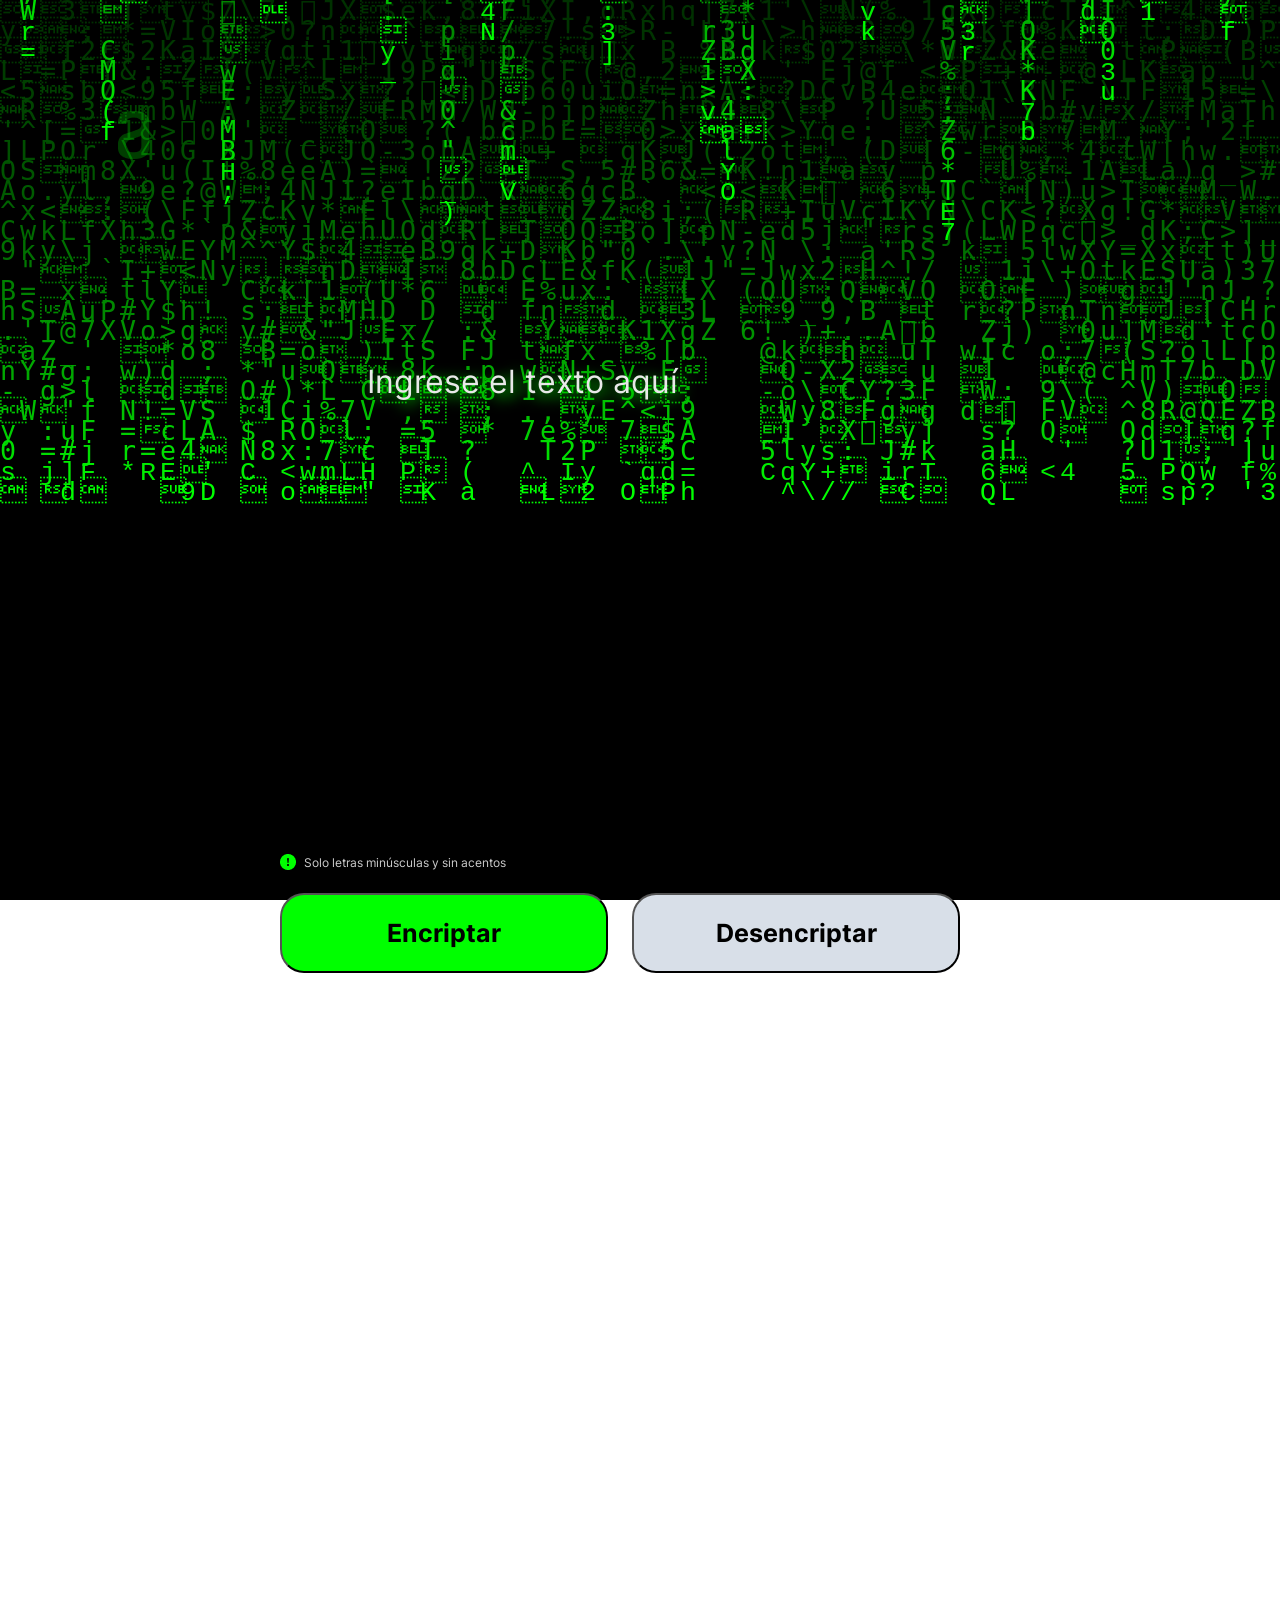
==== docs/index.html @ 094f04be "Cambie de nombre la carpeta origen de root a docs para github pages" ====
<!DOCTYPE html>
<html>
    <head>
        <meta charset="UTF-8">
         <title>Encriptador</title>
        <link rel="stylesheet" href="reset.css">
        <link rel="stylesheet" href="style.css">
    </head>

    <body id="hacker">
        
        <div id="elemento">
            
            <img id="imagen-opaco" src="assets/Logo-negro.png">
            <img id="imagen" src="assets/Logo.png">

            <textarea id="mensaje">Ingrese el texto aquí</textarea>

            <canvas id="canvasMatrix" ></canvas>

        </div>

        <div class="inicio">
            
            <img id="imagencentro" src="assets/logo-centro.png">
        </div>

        <div class="acciones">

            <img id="informacion" src="assets/informacion.png">
            <p class="letra-pequena">Solo letras minúsculas y sin acentos</p>

            
        
        </div>
        
        <div class="botones">

            <button id="encriptador">Encriptar</button>
            <button id="desencriptador">Desencriptar</button>

        </div>
        <div class="texto-transformado">
            
        </div>
        
        <script src="scripts/matrix.js"></script>   
    </body>
    
    
</html>
---- docs/style.css ----
@font-face {
    font-family: 'Inter';
    src: url('fonts/Inter/Inter-VariableFont_slnt\,wght.ttf') format('truetype');
  }


  @keyframes mostrarse {
    from {
      opacity: 0;
    }
    to {
      opacity: 1;
    }
  }


  @keyframes aparecer {
    from {
      transform: translateY(-100%);
      opacity: 0;
    }
    to {
      transform: translateY(0);
      opacity: 1;
    }
  }


  @keyframes centrar {
    from {
      transform: scale(1);
      opacity: 1;
    }
    to {
      transform: scale(0);
      opacity: 0;
    }
  }


  @keyframes desaparecer {
    from {
      transform: scale(1);
      opacity: 1;
    }
    to {
      transform: scale(0);
      opacity: 0;
    }
  }

#hacker
{
    
    width: 100%;
    height: 100%;
    position: fixed;
    
      
      
}



#imagencentro{
  position: absolute;
  width: auto;
  height: auto;

}

#elemento{
    width: 100%;
    height: 100%;
    background: url(#canvasMatrix);
    position: relative;
}

#elemento img{

  

    display: flex;
    flex-direction: column;
    align-items: flex-start;
    padding: 0px;
    gap: 40px;

    position: absolute;
    width: 120px;
    height: 48px;
    left: 74px;
    top: 111px;
}

#imagen-opaco{
  
  animation: aparecer 1.3s ease-in-out forwards;
}

#imagen{

    

    display: none;
    transition: opacity 5s ease-in;
    opacity: 0;
}



  #imagen.show {
    display: block;
    opacity: 1;
  }

 





#mensaje {

  opacity: 0;
  transform: translateY(-100%);
  animation: aparecer 1.3s ease-in-out forwards;
  

    text-shadow: 4px 4px 15px #00FF00; 
    border: 2px solid transparent;
    font-size: 16px;
    padding: 5px;
    background-color: transparent;
    min-height: 50px;
    resize: none;
    width: 100%;

    position: absolute;
    width: 600px;
    height: 450px;
    left: 360px;
    top: 351px;

    font-family: 'Inter';
    font-style: normal;
    font-weight: 400;
    font-size: 32px;
    line-height: 150%;


color: #E8E8E8;
text-shadow: #00FF00;
  }
  
  #mensaje:focus {
    outline: none;
  }
  
  .inicio{
    width: 100%;
      height: 100%;
    
  }
  
  
  
  .inicio img{
    position: static;
    top: 38%;
    left: 32%;
    transform: scale(0);
    opacity: 0;
    animation: aparecer 0.5s ease-in-out forwards, desaparecer 1.5s ease-in-out 0.5s forwards;
  }



  .acciones{
    
    
    opacity: 0;
    animation: mostrarse 5s ease-in-out 2S forwards;

    display: flex;
    flex-direction: row;
    align-items: flex-start;
    padding: 0px;
    gap: 8px;

    position: absolute;
    width: 680px;
    height: 77px;
    left: 280px;
    top: 854px;
  }


  .acciones img{
    width: 16px;
    height: 16px;
    
    float: left;
  }

  .acciones p{
    /* Solo letras minúsculas y sin acentos */


    

    font-family: 'Inter';
    font-style: normal;
    font-weight: 400;
    font-size: 12px;
    line-height: 150%;
    /* identical to box height, or 18px */


    color: #FFFFFF;

    opacity: 0.8;
  }

  .botones{
    opacity: 0;
    animation: mostrarse 5s ease-in-out 2S forwards;


    display: flex;
    flex-direction: row;
    align-items: flex-start;
    padding: 0px;
    gap: 24px;

    position: absolute;
    width: 680px;
    height: 77px;
    left: 280px;
    top: 893px;

  }
    #encriptador{
        /* Auto layout */

        display: inline;
        font-size: 25px;
        font-family: 'Inter';
        font-weight: bold;
        width: 328px;
        height: 80px;
        color: black;
        background: #00FF00;
        border-radius: 24px;
    }

    #desencriptador
    {

        /* Auto layout */

        display: inline;
        font-size: 25px;
        font-family: 'Inter';
        font-weight: bold;
        width: 328px;
        height: 80px;

        /* Light gray */
        color: black;
        background: #D8DFE8;
        border-radius: 24px;

       
    }

    #canvasMatrix {
    width: 100%;
    height: 100%;
    }
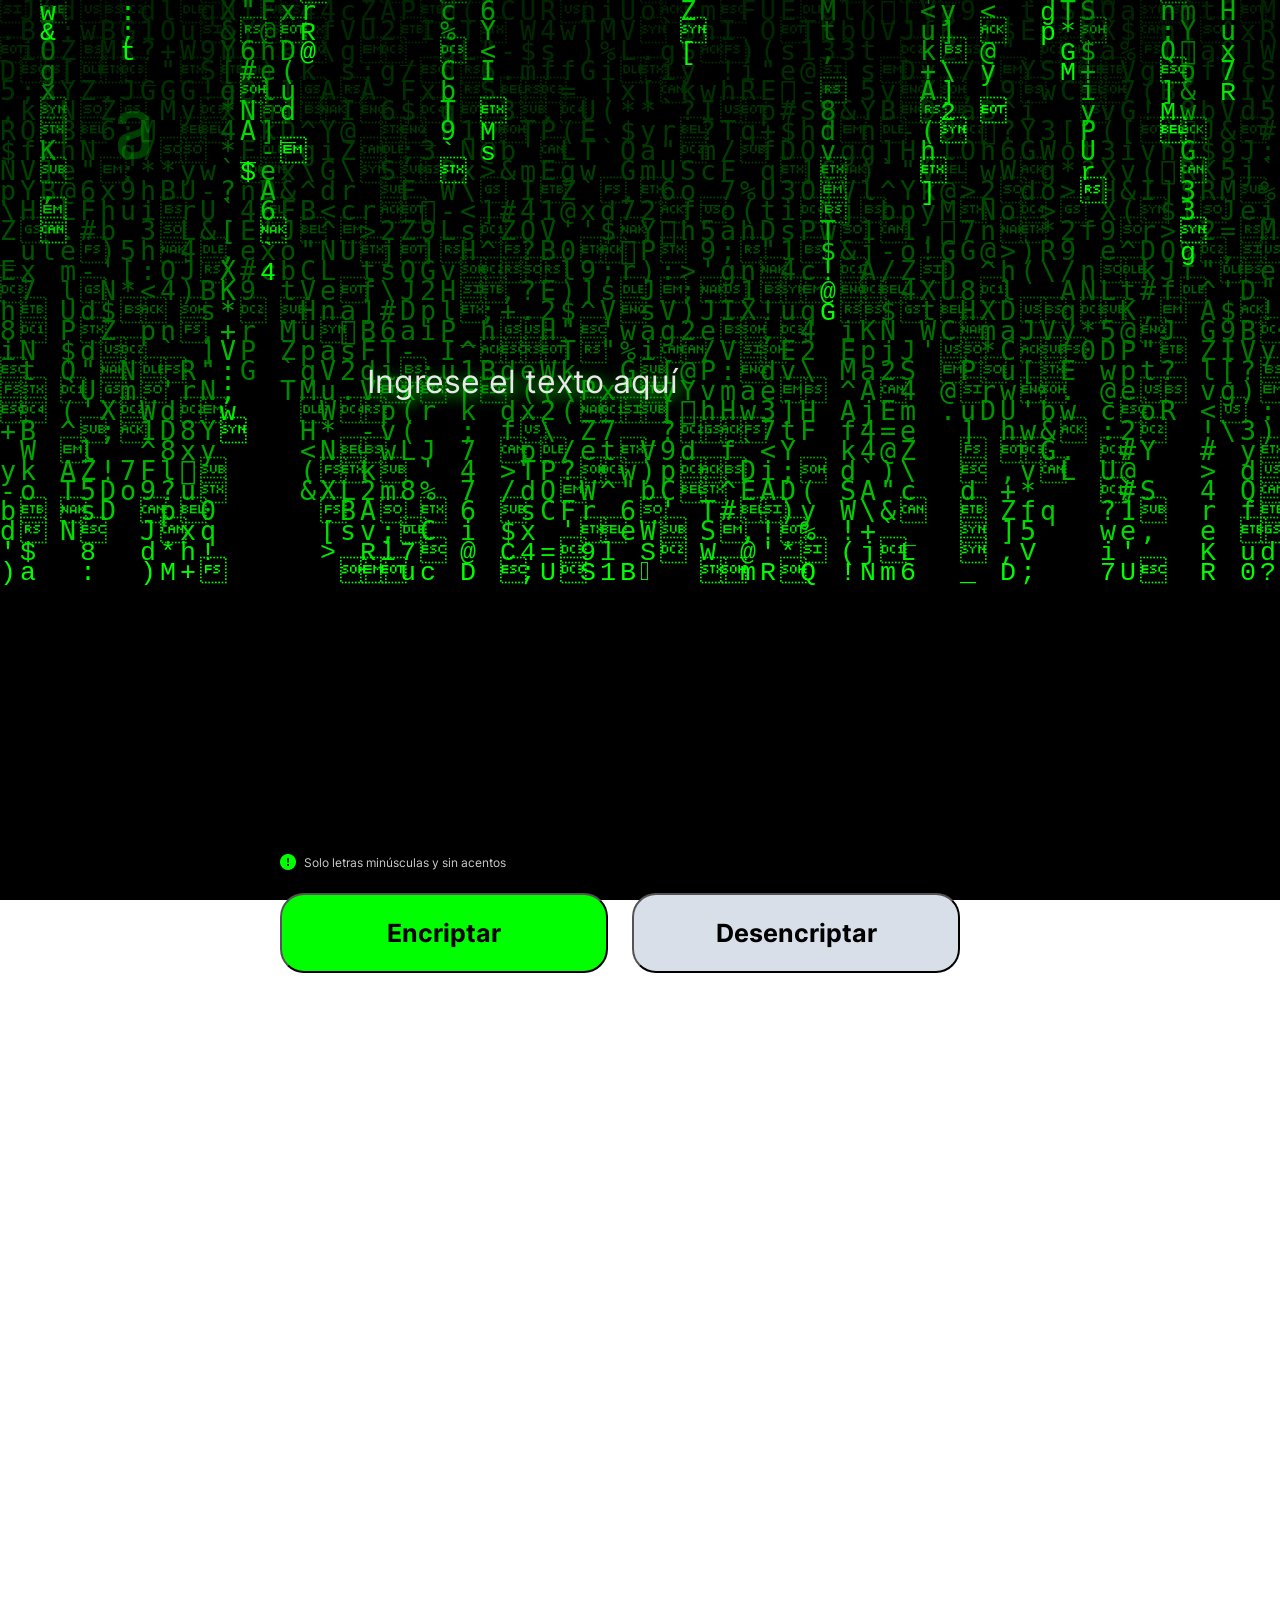
==== commit 9689240d: "Agregue la parte en donde aparecer el texto encriptado" ====
--- a/docs/index.html
+++ b/docs/index.html
@@ -40,8 +40,11 @@
             <button id="desencriptador">Desencriptar</button>
 
         </div>
+
         <div class="texto-transformado">
-            
+            <img class="diamante" src="assets/Muñeco-1.png">
+            <h1>Ningún mensaje fue encontrado</h1>
+            <p id="explicacion">Ingresa el texto que desees encriptar o desencriptar.</p>
         </div>
         
         <script src="scripts/matrix.js"></script>   
--- a/docs/style.css
+++ b/docs/style.css
@@ -274,6 +274,77 @@
        
     }
 
+    .texto-transformado{
+      opacity: 0;
+  transform: translateY(-100%);
+  animation: aparecer 5s ease-in-out forwards;
+
+
+
+      position: absolute;
+      width: 400px;
+      height: 944px;
+      left: 1337px;
+      top: 72px;
+
+      background: black;
+      /* shadow */
+
+      box-shadow: 0px 24px 32px -8px rgba(0, 0, 0, 0.08);
+      border-radius: 32px;
+    }
+
+    .diamante{
+
+      position: absolute;
+      width: 336px;
+      height: 304px;
+      left: 30px;
+      top: 252px;
+
+    }
+    h1{
+      top: 605px;
+      position: absolute;
+      left: 24px;
+
+
+      width: 336px;
+      height: 58px;
+      display: block;
+      font-family: 'Inter';
+      font-style: normal;
+      font-weight: 700;
+      font-size: 24px;
+      /* or 29px */
+
+      text-align: center;
+
+      color: #FFFFFF;
+
+    }
+    #explicacion{
+      top: 677px;
+      position: absolute;
+      left: 24px;
+
+
+      width: 336px;
+      height: 48px;
+
+      font-family: 'Inter';
+      font-style: normal;
+      font-weight: 400;
+      font-size: 16px;
+      line-height: 150%;
+      /* or 24px */
+
+      text-align: center;
+
+      color: #FFFFFF;
+
+    }
+
     #canvasMatrix {
     width: 100%;
     height: 100%;
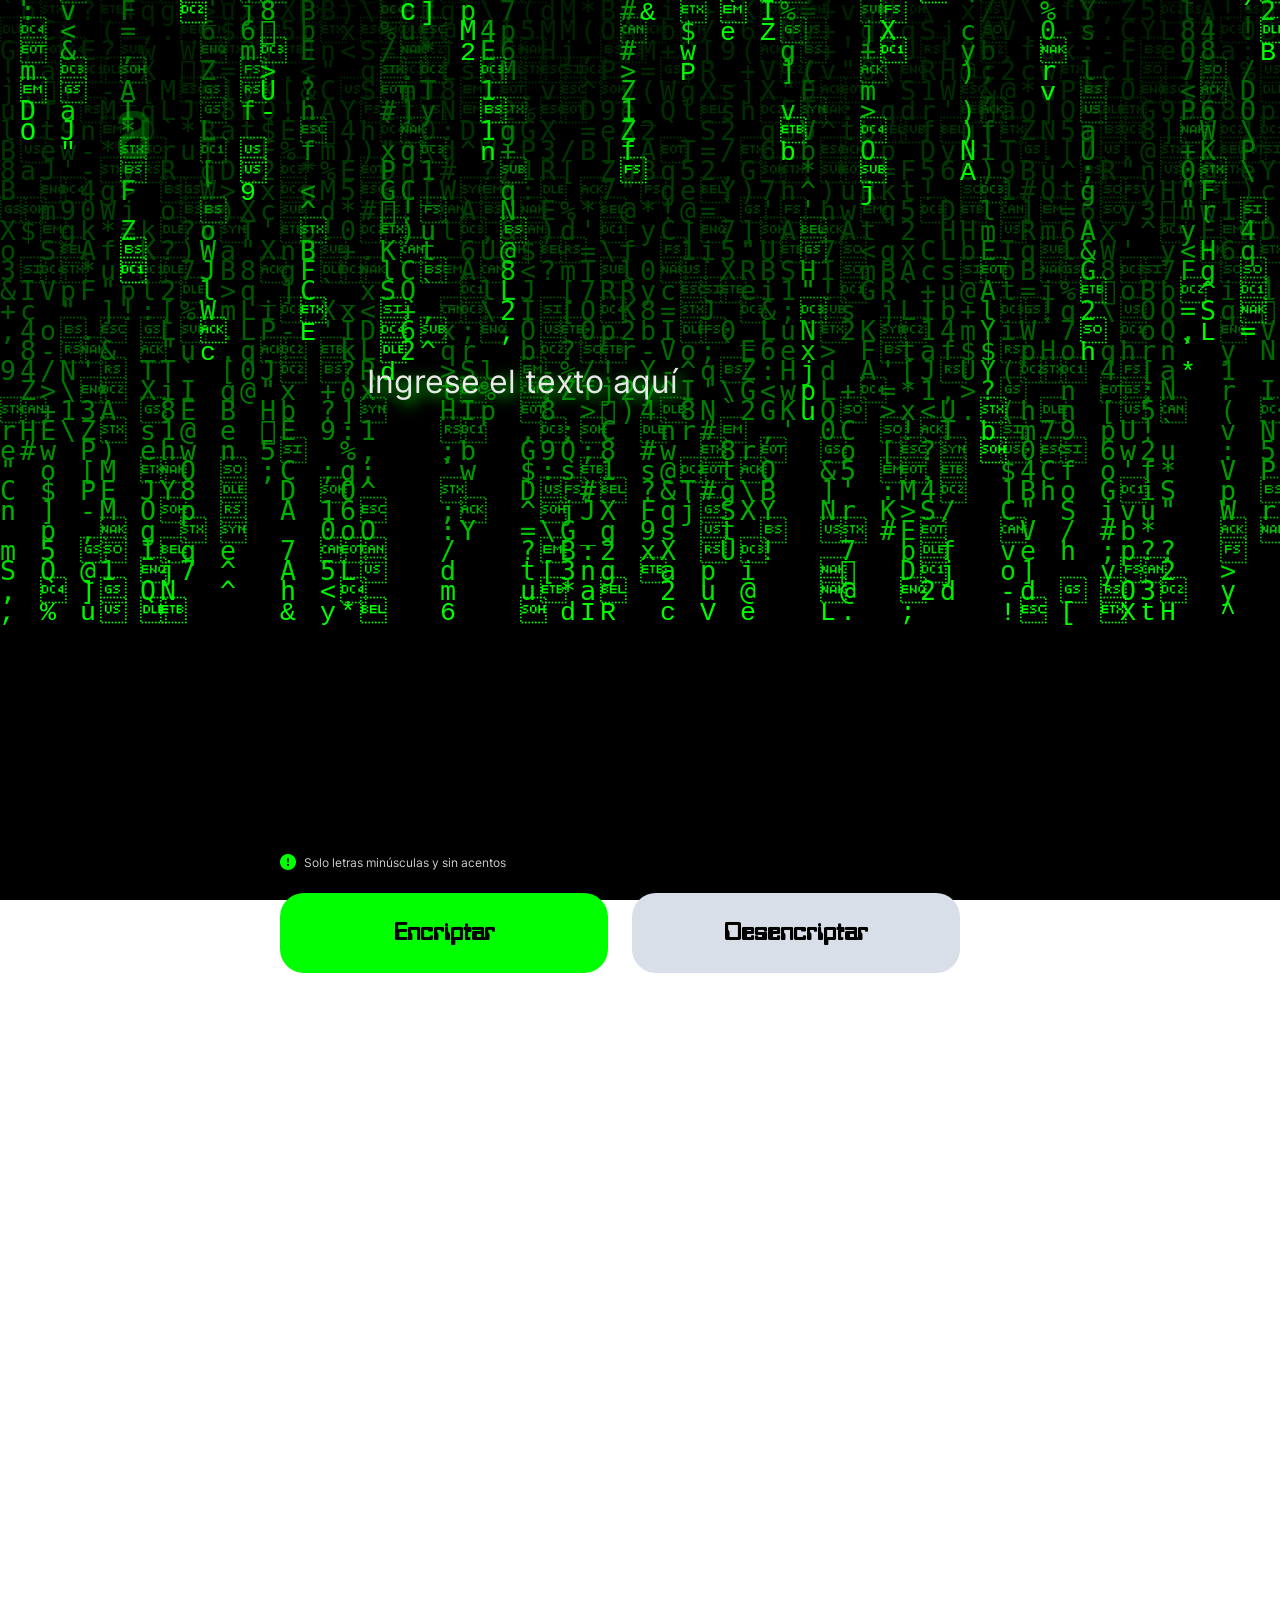
==== commit 89fd1630: "Pagina completa" ====
--- a/docs/index.html
+++ b/docs/index.html
@@ -14,7 +14,7 @@
             <img id="imagen-opaco" src="assets/Logo-negro.png">
             <img id="imagen" src="assets/Logo.png">
 
-            <textarea id="mensaje">Ingrese el texto aquí</textarea>
+            <textarea id="mensaje" spellcheck="false">Ingrese el texto aquí</textarea>
 
             <canvas id="canvasMatrix" ></canvas>
 
@@ -42,9 +42,17 @@
         </div>
 
         <div class="texto-transformado">
-            <img class="diamante" src="assets/Muñeco-1.png">
-            <h1>Ningún mensaje fue encontrado</h1>
-            <p id="explicacion">Ingresa el texto que desees encriptar o desencriptar.</p>
+            <p id="output"></p>
+            <div id="image-container">
+
+                <img class="diamante" src="assets/Muñeco-1.png">
+                <img class="diamante" src="assets/Muñeco-2.png" style="opacity: 1;">
+                <!--<img class="diamante" src="assets/Muñeco-3.png" style="opacity: 1;">-->
+                <h1>Ningún mensaje fue encontrado</h1>
+                <p id="explicacion">Ingresa el texto que desees encriptar o desencriptar.</p>
+            </div>
+        
+            
         </div>
         
         <script src="scripts/matrix.js"></script>   
--- a/docs/style.css
+++ b/docs/style.css
@@ -2,7 +2,15 @@
     font-family: 'Inter';
     src: url('fonts/Inter/Inter-VariableFont_slnt\,wght.ttf') format('truetype');
   }
-
+  @font-face {
+    font-family: 'Terminal';
+    src: url('fonts/bitwise-font/Bitwise-m19x.ttf') format('truetype');
+  }
+
+  @font-face {
+    font-family: 'Monospace';
+    src: url('fonts/computo-monospace-font/ComputoMonospace-p73xO.ttf')format('truetype');
+  }
 
   @keyframes mostrarse {
     from {
@@ -242,37 +250,50 @@
   }
     #encriptador{
         /* Auto layout */
-
-        display: inline;
+        cursor: pointer;
         font-size: 25px;
-        font-family: 'Inter';
+        font-family: 'Terminal';
         font-weight: bold;
         width: 328px;
         height: 80px;
         color: black;
         background: #00FF00;
         border-radius: 24px;
+        transition: 2s;
+        border: none;
+    }
+
+    #encriptador:hover{
+      box-shadow: 0px 0px 15px 10px #00FF00;
+        font-size: 26px;
     }
 
     #desencriptador
     {
-
+        cursor: pointer;
         /* Auto layout */
 
         display: inline;
         font-size: 25px;
-        font-family: 'Inter';
+        font-family: 'Terminal';
         font-weight: bold;
         width: 328px;
         height: 80px;
-
+        border: none;
         /* Light gray */
         color: black;
         background: #D8DFE8;
         border-radius: 24px;
-
+        transition: 2s;
        
     }
+    
+    #desencriptador:hover{
+      box-shadow: 0px 0px 15px 10px #D8DFE8;
+        font-size: 26px;
+    }
+  
+
 
     .texto-transformado{
       opacity: 0;
@@ -283,15 +304,28 @@
 
       position: absolute;
       width: 400px;
-      height: 944px;
+      /*height: 944px;*/
+      height: 900px;
       left: 1337px;
-      top: 72px;
+      top: 90px;
+      /*top: 72px;*/
 
       background: black;
       /* shadow */
 
       box-shadow: 0px 24px 32px -8px rgba(0, 0, 0, 0.08);
       border-radius: 32px;
+    }
+
+    #output{
+      color: white;
+      font-family: 'Terminal';
+      font-size: 2em;
+      text-shadow: 4px 4px 15px #00FF00; 
+      text-align: left;
+      margin-right: 10%;
+      margin-top: 10%;
+      margin-left: 10%;
     }
 
     .diamante{
@@ -300,11 +334,11 @@
       width: 336px;
       height: 304px;
       left: 30px;
-      top: 252px;
+      top: 222px;
 
     }
     h1{
-      top: 605px;
+      top: 575px;
       position: absolute;
       left: 24px;
 
@@ -324,7 +358,7 @@
 
     }
     #explicacion{
-      top: 677px;
+      top: 647px;
       position: absolute;
       left: 24px;
 
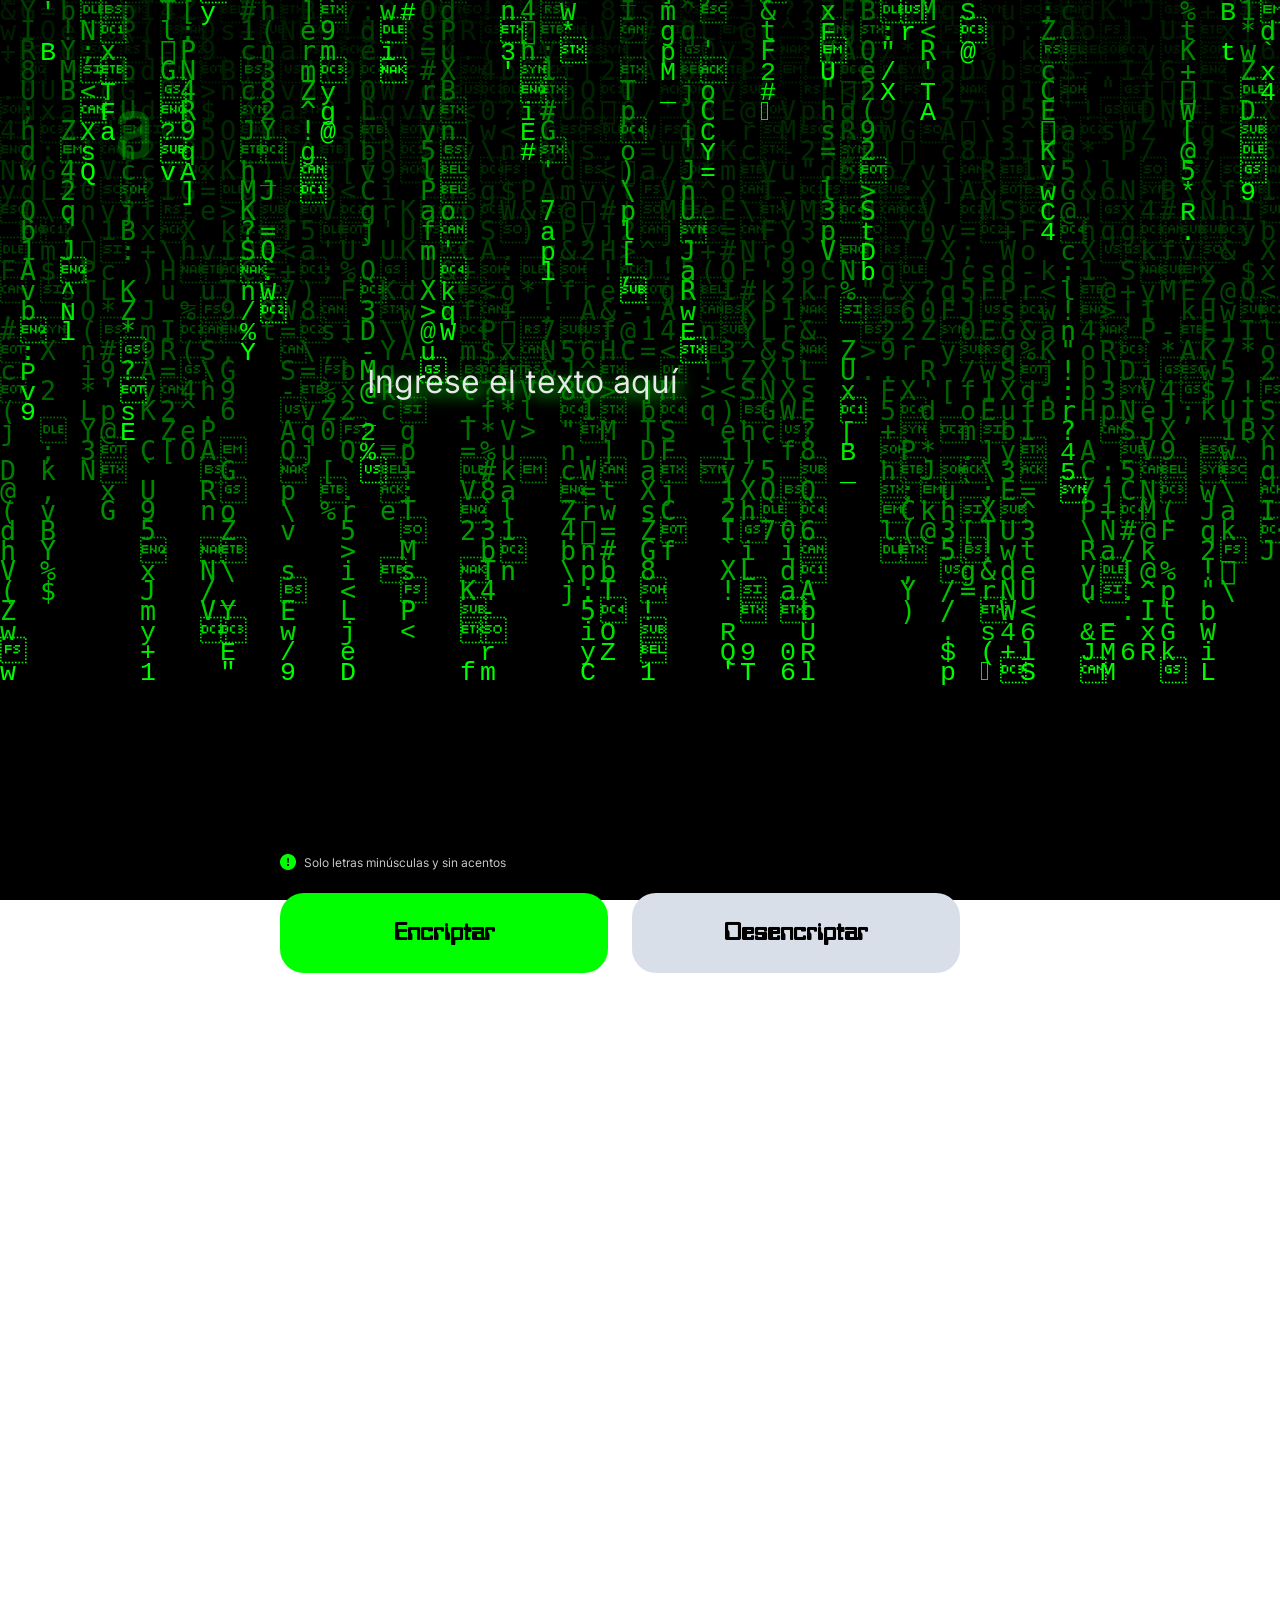
==== commit ee1155c0: "organice los nombres de algunos id y class" ====
--- a/docs/index.html
+++ b/docs/index.html
@@ -1,62 +1,63 @@
 <!DOCTYPE html>
 <html>
+    
     <head>
+
         <meta charset="UTF-8">
          <title>Encriptador</title>
         <link rel="stylesheet" href="reset.css">
         <link rel="stylesheet" href="style.css">
+
     </head>
 
-    <body id="hacker">
+    <body id="panel-fondo">
         
         <div id="elemento">
             
-            <img id="imagen-opaco" src="assets/Logo-negro.png">
-            <img id="imagen" src="assets/Logo.png">
-
+            <img id="imagen-opaco" src="images/Logo-opaco.png">
+            <img id="imagen" src="images/Logo.png">
             <textarea id="mensaje" spellcheck="false">Ingrese el texto aquí</textarea>
-
             <canvas id="canvasMatrix" ></canvas>
 
         </div>
 
         <div class="inicio">
             
-            <img id="imagencentro" src="assets/logo-centro.png">
+            <img id="imagencentro" src="images/logo-centro.png">
+
         </div>
 
         <div class="acciones">
 
-            <img id="informacion" src="assets/informacion.png">
+            <img id="informacion" src="images/informacion.png">
             <p class="letra-pequena">Solo letras minúsculas y sin acentos</p>
 
-            
-        
         </div>
         
         <div class="botones">
 
             <button id="encriptador">Encriptar</button>
-            <button id="desencriptador">Desencriptar</button>
+            <button id="descencriptador">Desencriptar</button>
 
         </div>
 
         <div class="texto-transformado">
+
             <p id="output"></p>
+
             <div id="image-container">
 
-                <img class="diamante" src="assets/Muñeco-1.png">
-                <img class="diamante" src="assets/Muñeco-2.png" style="opacity: 1;">
-                <!--<img class="diamante" src="assets/Muñeco-3.png" style="opacity: 1;">-->
+                <img class="muneco" src="images/Muñeco-1.png">
+                <img class="muneco" src="images/Muñeco-2.png" style="opacity: 1;">
                 <h1>Ningún mensaje fue encontrado</h1>
                 <p id="explicacion">Ingresa el texto que desees encriptar o desencriptar.</p>
+
             </div>
         
-            
         </div>
         
         <script src="scripts/matrix.js"></script>   
+
     </body>
     
-    
 </html>
--- a/docs/style.css
+++ b/docs/style.css
@@ -1,76 +1,98 @@
 @font-face {
+
     font-family: 'Inter';
     src: url('fonts/Inter/Inter-VariableFont_slnt\,wght.ttf') format('truetype');
-  }
+
+  }
+
   @font-face {
+
     font-family: 'Terminal';
     src: url('fonts/bitwise-font/Bitwise-m19x.ttf') format('truetype');
+
   }
 
   @font-face {
+
     font-family: 'Monospace';
     src: url('fonts/computo-monospace-font/ComputoMonospace-p73xO.ttf')format('truetype');
-  }
-
-  @keyframes mostrarse {
-    from {
-      opacity: 0;
-    }
-    to {
-      opacity: 1;
-    }
-  }
-
-
-  @keyframes aparecer {
-    from {
-      transform: translateY(-100%);
-      opacity: 0;
-    }
-    to {
-      transform: translateY(0);
-      opacity: 1;
-    }
-  }
-
-
-  @keyframes centrar {
-    from {
-      transform: scale(1);
-      opacity: 1;
-    }
-    to {
-      transform: scale(0);
-      opacity: 0;
-    }
-  }
-
-
-  @keyframes desaparecer {
-    from {
-      transform: scale(1);
-      opacity: 1;
-    }
-    to {
-      transform: scale(0);
-      opacity: 0;
-    }
-  }
-
-#hacker
+
+  }
+
+@keyframes mostrarse {
+  from {
+
+    opacity: 0;
+
+  }
+  to {
+
+    opacity: 1;
+
+  }
+}
+
+
+@keyframes aparecer {
+  from {
+
+    transform: translateY(-100%);
+    opacity: 0;
+
+  }
+  to {
+
+    transform: translateY(0);
+    opacity: 1;
+
+  }
+}
+
+
+@keyframes centrar {
+  from {
+
+    transform: scale(1);
+    opacity: 1;
+
+  }
+  to {
+
+    transform: scale(0);
+    opacity: 0;
+
+  }
+}
+
+
+@keyframes desaparecer {
+  from {
+
+    transform: scale(1);
+    pacity: 1;
+
+  }
+  to {
+
+    transform: scale(0);
+    opacity: 0;
+
+  }
+}
+
+#panel-fondo
 {
-    
+
     width: 100%;
     height: 100%;
     position: fixed;
-    
       
-      
 }
 
 
 
 #imagencentro{
+
   position: absolute;
   width: auto;
   height: auto;
@@ -78,49 +100,52 @@
 }
 
 #elemento{
+
     width: 100%;
     height: 100%;
     background: url(#canvasMatrix);
     position: relative;
+
 }
 
 #elemento img{
 
-  
-
-    display: flex;
-    flex-direction: column;
-    align-items: flex-start;
-    padding: 0px;
-    gap: 40px;
-
-    position: absolute;
-    width: 120px;
-    height: 48px;
-    left: 74px;
-    top: 111px;
+  display: flex;
+  flex-direction: column;
+  align-items: flex-start;
+  padding: 0px;
+  gap: 40px;
+
+  position: absolute;
+  width: 120px;
+  height: 48px;
+  left: 74px;
+  top: 111px;
+
 }
 
 #imagen-opaco{
   
   animation: aparecer 1.3s ease-in-out forwards;
+
 }
 
 #imagen{
-
-    
 
     display: none;
     transition: opacity 5s ease-in;
     opacity: 0;
-}
-
-
-
-  #imagen.show {
-    display: block;
-    opacity: 1;
-  }
+
+}
+
+
+
+#imagen.show {
+
+  display: block;
+  opacity: 1;
+
+}
 
  
 
@@ -135,57 +160,59 @@
   animation: aparecer 1.3s ease-in-out forwards;
   
 
-    text-shadow: 4px 4px 15px #00FF00; 
-    border: 2px solid transparent;
-    font-size: 16px;
-    padding: 5px;
-    background-color: transparent;
-    min-height: 50px;
-    resize: none;
+  text-shadow: 4px 4px 15px #00FF00; 
+  border: 2px solid transparent;
+  font-size: 16px;
+  padding: 5px;
+  background-color: transparent;
+  min-height: 50px;
+  resize: none;
+  width: 100%;
+
+  position: absolute;
+  width: 600px;
+  height: 450px;
+  left: 360px;
+  top: 351px;
+
+  font-family: 'Inter';
+  font-style: normal;
+  font-weight: 400;
+  font-size: 32px;
+  line-height: 150%;
+
+  color: #E8E8E8;
+
+}
+  
+#mensaje:focus {
+
+    outline: none;
+
+}
+  
+.inicio{
+
     width: 100%;
-
-    position: absolute;
-    width: 600px;
-    height: 450px;
-    left: 360px;
-    top: 351px;
-
-    font-family: 'Inter';
-    font-style: normal;
-    font-weight: 400;
-    font-size: 32px;
-    line-height: 150%;
-
-
-color: #E8E8E8;
-text-shadow: #00FF00;
-  }
-  
-  #mensaje:focus {
-    outline: none;
-  }
-  
-  .inicio{
-    width: 100%;
-      height: 100%;
+    height: 100%;
     
-  }
-  
-  
-  
-  .inicio img{
+}
+  
+  
+.inicio img{
+
     position: static;
     top: 38%;
     left: 32%;
     transform: scale(0);
     opacity: 0;
     animation: aparecer 0.5s ease-in-out forwards, desaparecer 1.5s ease-in-out 0.5s forwards;
-  }
-
-
-
-  .acciones{
-    
+
+}
+
+
+
+  .acciones{ 
     
     opacity: 0;
     animation: mostrarse 5s ease-in-out 2S forwards;
@@ -201,36 +228,35 @@
     height: 77px;
     left: 280px;
     top: 854px;
+
   }
 
 
   .acciones img{
+
     width: 16px;
     height: 16px;
-    
     float: left;
+
   }
 
   .acciones p{
-    /* Solo letras minúsculas y sin acentos */
-
-
-    
 
     font-family: 'Inter';
     font-style: normal;
     font-weight: 400;
     font-size: 12px;
     line-height: 150%;
-    /* identical to box height, or 18px */
 
 
     color: #FFFFFF;
 
     opacity: 0.8;
+
   }
 
   .botones{
+
     opacity: 0;
     animation: mostrarse 5s ease-in-out 2S forwards;
 
@@ -247,8 +273,11 @@
     left: 280px;
     top: 893px;
 
-  }
+
+  }
+  
     #encriptador{
+
         /* Auto layout */
         cursor: pointer;
         font-size: 25px;
@@ -261,15 +290,19 @@
         border-radius: 24px;
         transition: 2s;
         border: none;
+
     }
 
     #encriptador:hover{
+
       box-shadow: 0px 0px 15px 10px #00FF00;
         font-size: 26px;
-    }
-
-    #desencriptador
+
+    }
+
+    #descencriptador
     {
+
         cursor: pointer;
         /* Auto layout */
 
@@ -288,14 +321,17 @@
        
     }
     
-    #desencriptador:hover{
+    #descencriptador:hover{
+
       box-shadow: 0px 0px 15px 10px #D8DFE8;
         font-size: 26px;
+
     }
   
 
 
     .texto-transformado{
+
       opacity: 0;
   transform: translateY(-100%);
   animation: aparecer 5s ease-in-out forwards;
@@ -315,9 +351,11 @@
 
       box-shadow: 0px 24px 32px -8px rgba(0, 0, 0, 0.08);
       border-radius: 32px;
+
     }
 
     #output{
+
       color: white;
       font-family: 'Terminal';
       font-size: 2em;
@@ -326,9 +364,10 @@
       margin-right: 10%;
       margin-top: 10%;
       margin-left: 10%;
-    }
-
-    .diamante{
+
+    }
+
+    .muneco{
 
       position: absolute;
       width: 336px;
@@ -338,6 +377,7 @@
 
     }
     h1{
+
       top: 575px;
       position: absolute;
       left: 24px;
@@ -358,6 +398,7 @@
 
     }
     #explicacion{
+
       top: 647px;
       position: absolute;
       left: 24px;
@@ -380,6 +421,7 @@
     }
 
     #canvasMatrix {
+
     width: 100%;
     height: 100%;
-    }+}
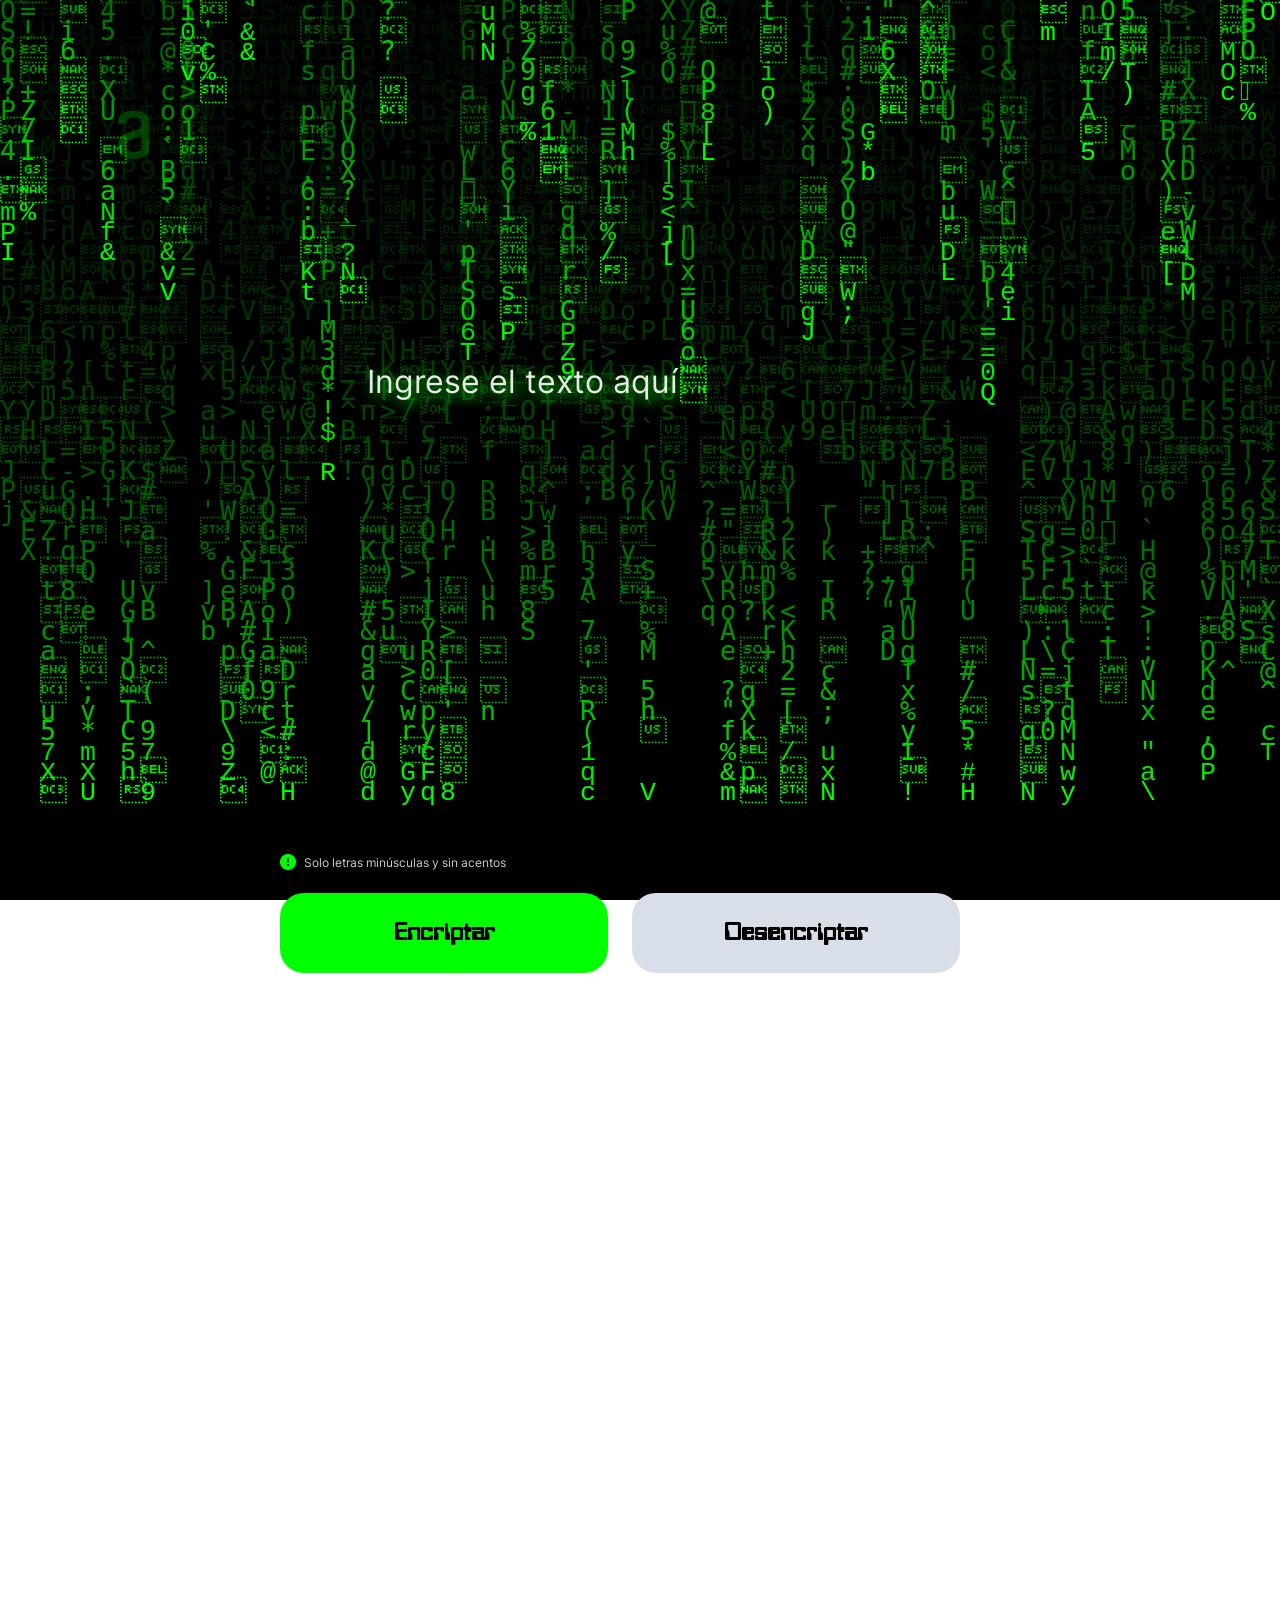
==== commit 05d155ed: "Proyecto encriptador completo, falta volverlo responsivo" ====
--- a/docs/index.html
+++ b/docs/index.html
@@ -44,7 +44,10 @@
         <div class="texto-transformado">
 
             <p id="output"></p>
-
+            <div class="zona-copiar">
+                <button  id="boton-copiar">Copiar</button>
+            </div>
+            
             <div id="image-container">
 
                 <img class="muneco" src="images/Muñeco-1.png">
--- a/docs/style.css
+++ b/docs/style.css
@@ -367,6 +367,36 @@
 
     }
 
+    .zona-copiar button{
+      position: fixed;
+      top: 90%;
+      left: 10%;
+      
+    }
+
+    #boton-copiar{
+      display: none;
+      font-family: 'Monospace';
+      font-size: 2em;
+      text-align: center;
+      background-color: #00FF00;
+      border-radius: 25px;
+      cursor: copy;
+      border: none;
+      width: 80%;
+      height: 5%;
+      transition: box-shadow 1s ease;
+      border-radius: 32px;
+      
+    }
+
+    #boton-copiar:hover{
+      font-size: 2.1em;
+      box-shadow: 0px 0px 15px 30px #00FF00;
+    }
+
+  
+
     .muneco{
 
       position: absolute;
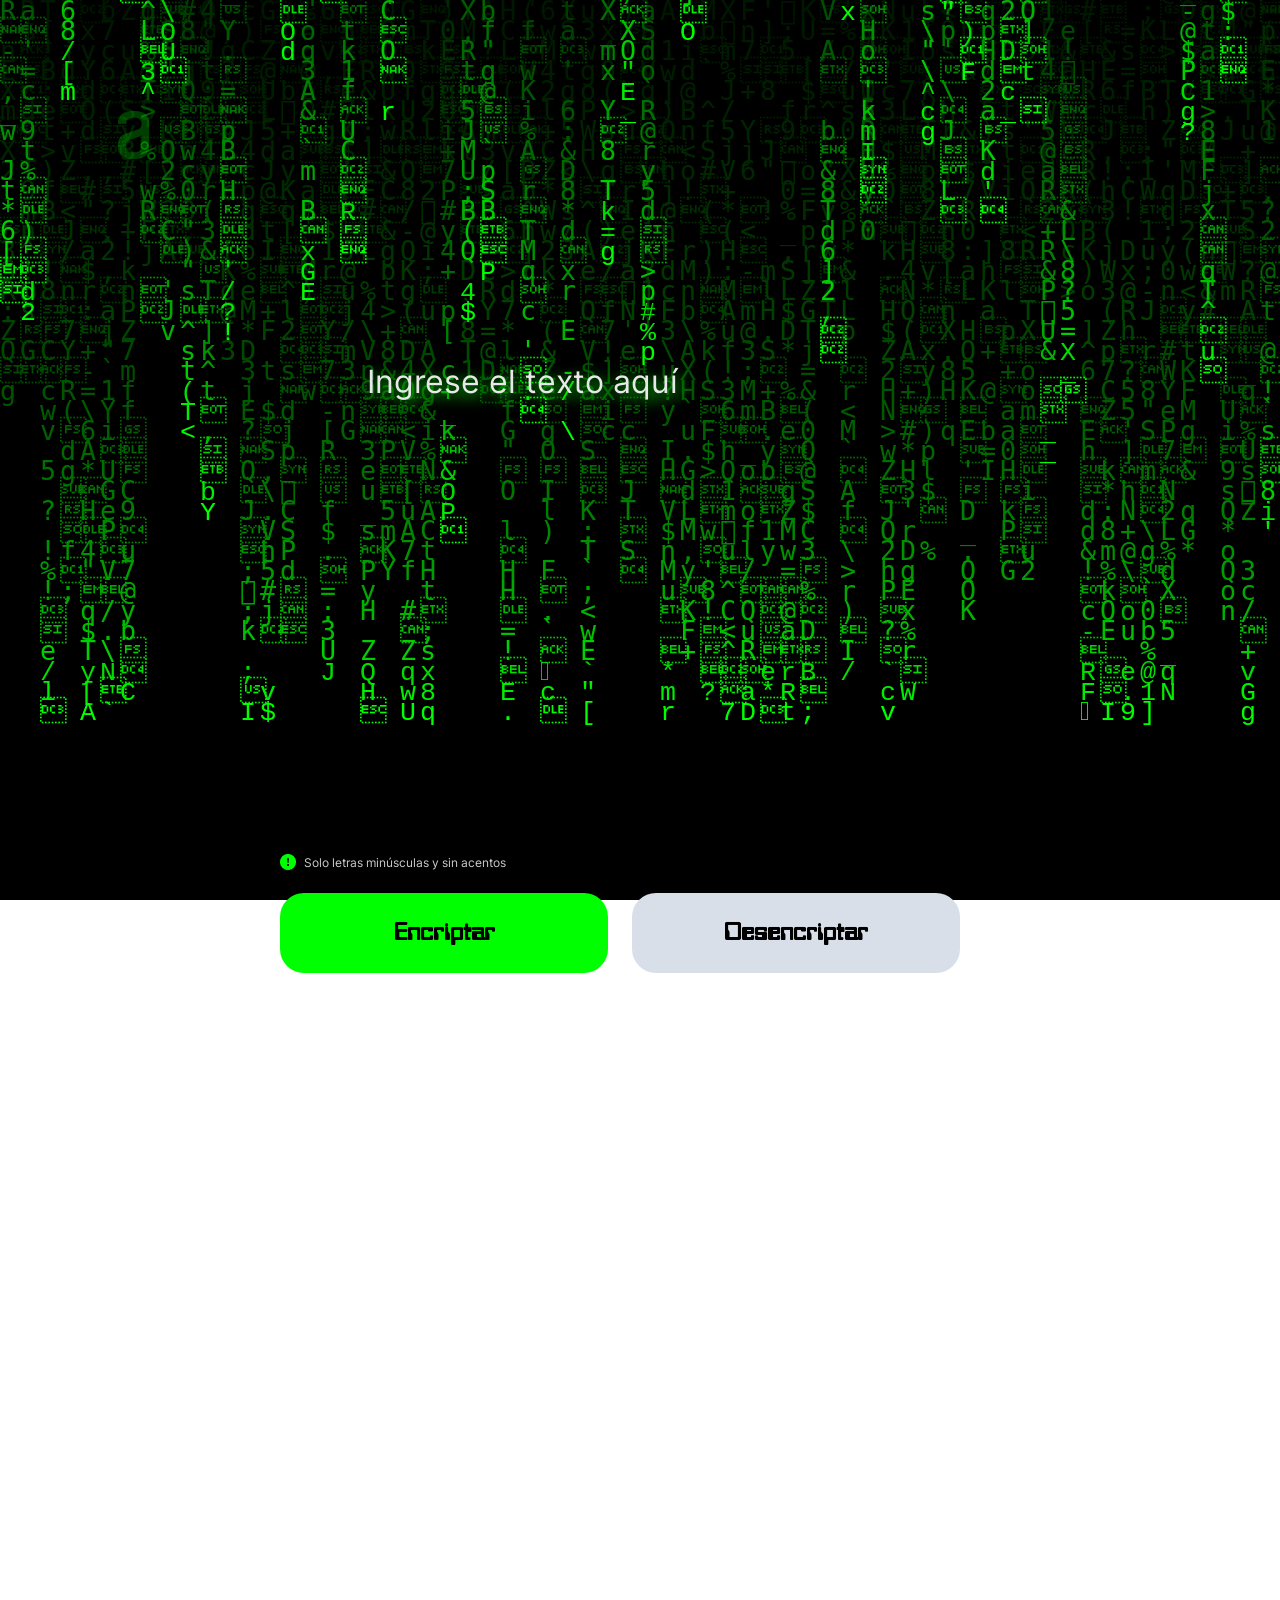
==== commit e4c2636e: "Es responsivo en un iphone xr" ====
--- a/docs/index.html
+++ b/docs/index.html
@@ -4,6 +4,8 @@
     <head>
 
         <meta charset="UTF-8">
+        <meta name="viewport" content="width=device-width,initial-scale=1.0">
+        
          <title>Encriptador</title>
         <link rel="stylesheet" href="reset.css">
         <link rel="stylesheet" href="style.css">
@@ -51,7 +53,7 @@
             <div id="image-container">
 
                 <img class="muneco" src="images/Muñeco-1.png">
-                <img class="muneco" src="images/Muñeco-2.png" style="opacity: 1;">
+                <img class="muneco" src="images/Muñeco-2.png" >
                 <h1>Ningún mensaje fue encontrado</h1>
                 <p id="explicacion">Ingresa el texto que desees encriptar o desencriptar.</p>
 
--- a/docs/style.css
+++ b/docs/style.css
@@ -454,4 +454,79 @@
 
     width: 100%;
     height: 100%;
-}+}
+
+
+@media screen and (max-width:480px) {
+    
+    #elemento img{
+      display: flex;
+      flex-direction: column;
+      align-items: flex-start;
+      padding: 0px;
+      gap: 40px;
+      position: absolute;
+      width: 120px;
+      height: 48px;
+      left: 0px;
+      top: 50px;
+    }
+    #mensaje{
+      left: 10%;
+      top: 15%;
+      height: 30%;
+      width: 80%;
+    }
+
+    .inicio #imagencentro{
+      width: 321px;
+      height: 145.5px;
+      left: 10%;
+    }
+
+    .acciones{
+      left: 10%;
+      top: 46%;
+    }
+
+    .botones{
+      left: 10%;
+      top: 50%;
+      display: grid;
+    }
+    #image-container img{
+      opacity: 0;
+    }
+    .texto-transformado{
+      width: 80%;
+      height: 25%;
+      left: 10%;
+      top: 74%;
+    }
+
+    .texto-transformado #output{
+      
+      font-size: 1.5em;
+    }
+
+    .zona-copiar #boton-copiar{
+      width: 80%;
+      height: 12%;
+      top: 88%;
+      font-size: 1.5em;
+
+    }
+
+    #boton-copiar:hover{
+      box-shadow: 0px 0px 15px 30px transparent;
+    }
+
+    .texto-transformado h1{
+      top: 10%;
+      left: 0;
+    }
+    .texto-transformado #explicacion{
+      top: 50%;
+      left: 0;
+    }
+}
